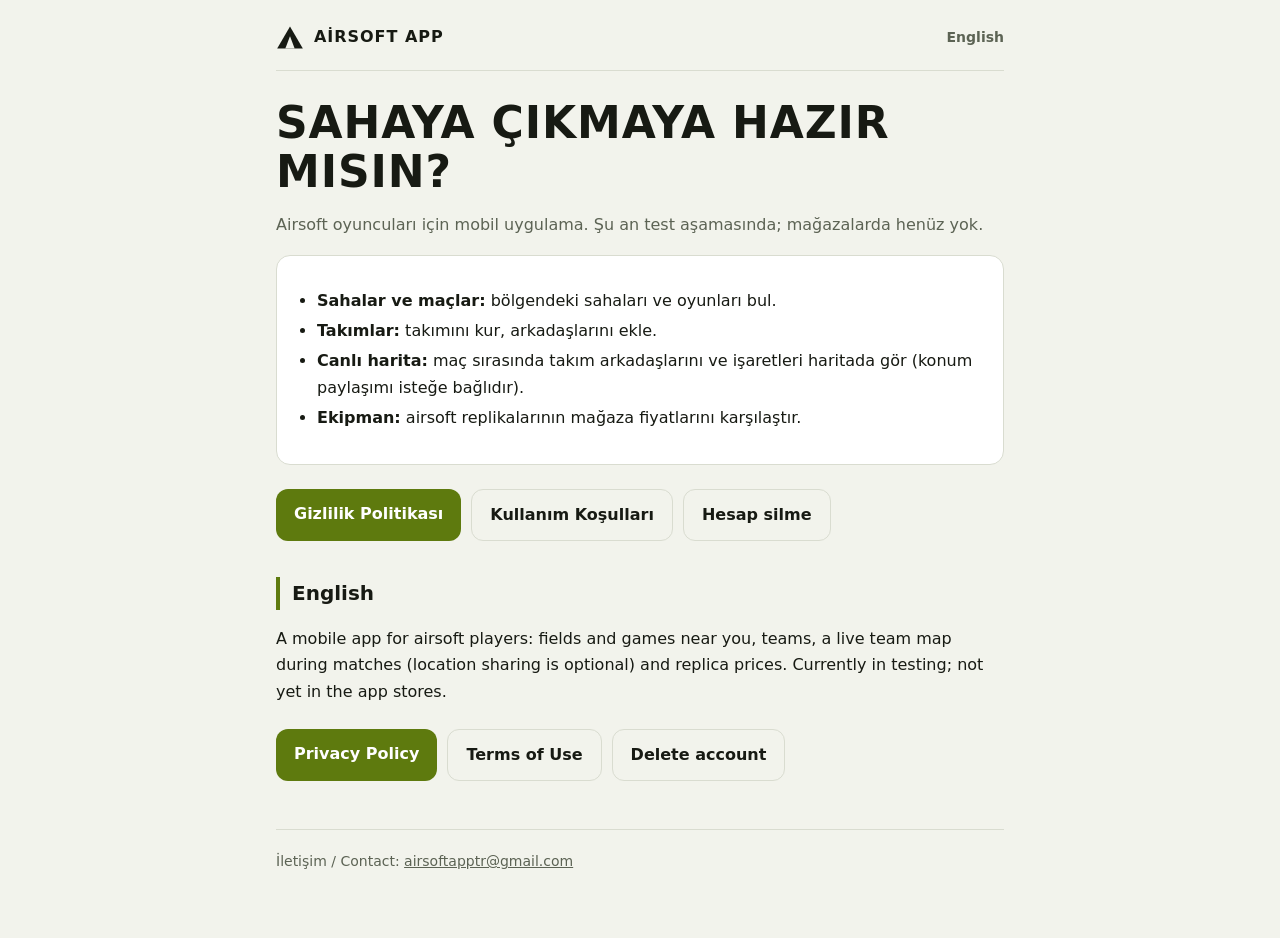
==== index.html @ 62250444 "Gizlilik politikası, kullanım koşulları, ana sayfa" ====
<!doctype html>
<html lang="tr">
<head>
<meta charset="utf-8">
<meta name="viewport" content="width=device-width, initial-scale=1">
<title>Airsoft App</title>
<meta name="description" content="Airsoft oyuncuları için sahalar, maçlar, takımlar ve canlı harita.">
<link rel="stylesheet" href="style.css">
</head>
<body>
<div class="wrap">
  <header class="top">
    <a class="brand" href="index.html">
      <svg viewBox="0 0 96 84" aria-hidden="true"><path d="M48 4 L92 80 H4 Z" fill="currentColor"/><path d="M48 38 L64 80 H32 Z" fill="var(--bg)"/></svg>
      Airsoft App
    </a>
    <nav class="lang"><a href="#en" hreflang="en">English</a></nav>
  </header>

  <h1>Sahaya çıkmaya hazır mısın?</h1>
  <p class="muted">Airsoft oyuncuları için mobil uygulama. Şu an test aşamasında; mağazalarda henüz yok.</p>

  <div class="card">
    <ul>
      <li><strong>Sahalar ve maçlar:</strong> bölgendeki sahaları ve oyunları bul.</li>
      <li><strong>Takımlar:</strong> takımını kur, arkadaşlarını ekle.</li>
      <li><strong>Canlı harita:</strong> maç sırasında takım arkadaşlarını ve işaretleri haritada gör
        (konum paylaşımı isteğe bağlıdır).</li>
      <li><strong>Ekipman:</strong> airsoft replikalarının mağaza fiyatlarını karşılaştır.</li>
    </ul>
  </div>

  <div class="links">
    <a class="btn" href="gizlilik.html">Gizlilik Politikası</a>
    <a class="btn ghost" href="kosullar.html">Kullanım Koşulları</a>
    <a class="btn ghost" href="gizlilik.html#hesap-silme">Hesap silme</a>
  </div>

  <h2 id="en">English</h2>
  <p>A mobile app for airsoft players: fields and games near you, teams, a live team map during matches
  (location sharing is optional) and replica prices. Currently in testing; not yet in the app stores.</p>
  <div class="links">
    <a class="btn" href="privacy.html">Privacy Policy</a>
    <a class="btn ghost" href="terms.html">Terms of Use</a>
    <a class="btn ghost" href="privacy.html#delete-account">Delete account</a>
  </div>

  <footer>
    İletişim / Contact: <a href="mailto:airsoftapptr@gmail.com">airsoftapptr@gmail.com</a>
  </footer>
</div>
</body>
</html>
---- style.css ----
:root {
  --bg: #0b0d0b;
  --card: #151915;
  --border: #272d25;
  --text: #eceee6;
  --muted: #9aa091;
  --accent: #b8d63e;
  --accent-text: #11160a;
}
@media (prefers-color-scheme: light) {
  :root {
    --bg: #f2f3ec;
    --card: #ffffff;
    --border: #d9dcd0;
    --text: #171a13;
    --muted: #5c6354;
    --accent: #5e7a0e;
    --accent-text: #ffffff;
  }
}
* {
  box-sizing: border-box;
}
html {
  -webkit-text-size-adjust: 100%;
}
body {
  margin: 0;
  background: var(--bg);
  color: var(--text);
  font: 16px/1.65 system-ui, -apple-system, 'Segoe UI', Roboto, sans-serif;
}
.wrap {
  max-width: 760px;
  margin: 0 auto;
  padding: 24px 16px 64px;
}
header.top {
  display: flex;
  align-items: center;
  justify-content: space-between;
  gap: 12px;
  padding-bottom: 20px;
  border-bottom: 1px solid var(--border);
  margin-bottom: 28px;
}
.brand {
  display: flex;
  align-items: center;
  gap: 10px;
  color: var(--text);
  text-decoration: none;
  font-weight: 800;
  letter-spacing: 0.06em;
  text-transform: uppercase;
}
.brand svg {
  width: 28px;
  height: 25px;
}
.lang a {
  color: var(--muted);
  text-decoration: none;
  font-size: 14px;
  font-weight: 600;
}
.lang a:hover {
  color: var(--accent);
}
h1 {
  font-size: clamp(30px, 6vw, 44px);
  line-height: 1.1;
  margin: 0 0 8px;
  text-transform: uppercase;
  letter-spacing: 0.02em;
}
h2 {
  font-size: 20px;
  margin: 36px 0 8px;
  padding-left: 12px;
  border-left: 4px solid var(--accent);
}
h3 {
  font-size: 16px;
  margin: 20px 0 4px;
}
p,
li {
  color: var(--text);
}
.muted {
  color: var(--muted);
}
a {
  color: var(--accent);
}
ul {
  padding-left: 22px;
}
li {
  margin: 4px 0;
}
.card {
  background: var(--card);
  border: 1px solid var(--border);
  border-radius: 14px;
  padding: 16px 18px;
  margin: 16px 0;
}
table {
  width: 100%;
  border-collapse: collapse;
  font-size: 15px;
}
th,
td {
  text-align: left;
  vertical-align: top;
  padding: 10px 8px;
  border-bottom: 1px solid var(--border);
}
th {
  color: var(--muted);
  font-weight: 600;
}
.table-scroll {
  overflow-x: auto;
}
.links {
  display: flex;
  flex-wrap: wrap;
  gap: 10px;
  margin: 24px 0;
}
.btn {
  display: inline-block;
  padding: 12px 18px;
  border-radius: 12px;
  background: var(--accent);
  color: var(--accent-text);
  font-weight: 700;
  text-decoration: none;
}
.btn.ghost {
  background: transparent;
  color: var(--text);
  border: 1px solid var(--border);
}
footer {
  margin-top: 48px;
  padding-top: 20px;
  border-top: 1px solid var(--border);
  color: var(--muted);
  font-size: 14px;
}
footer a {
  color: var(--muted);
}
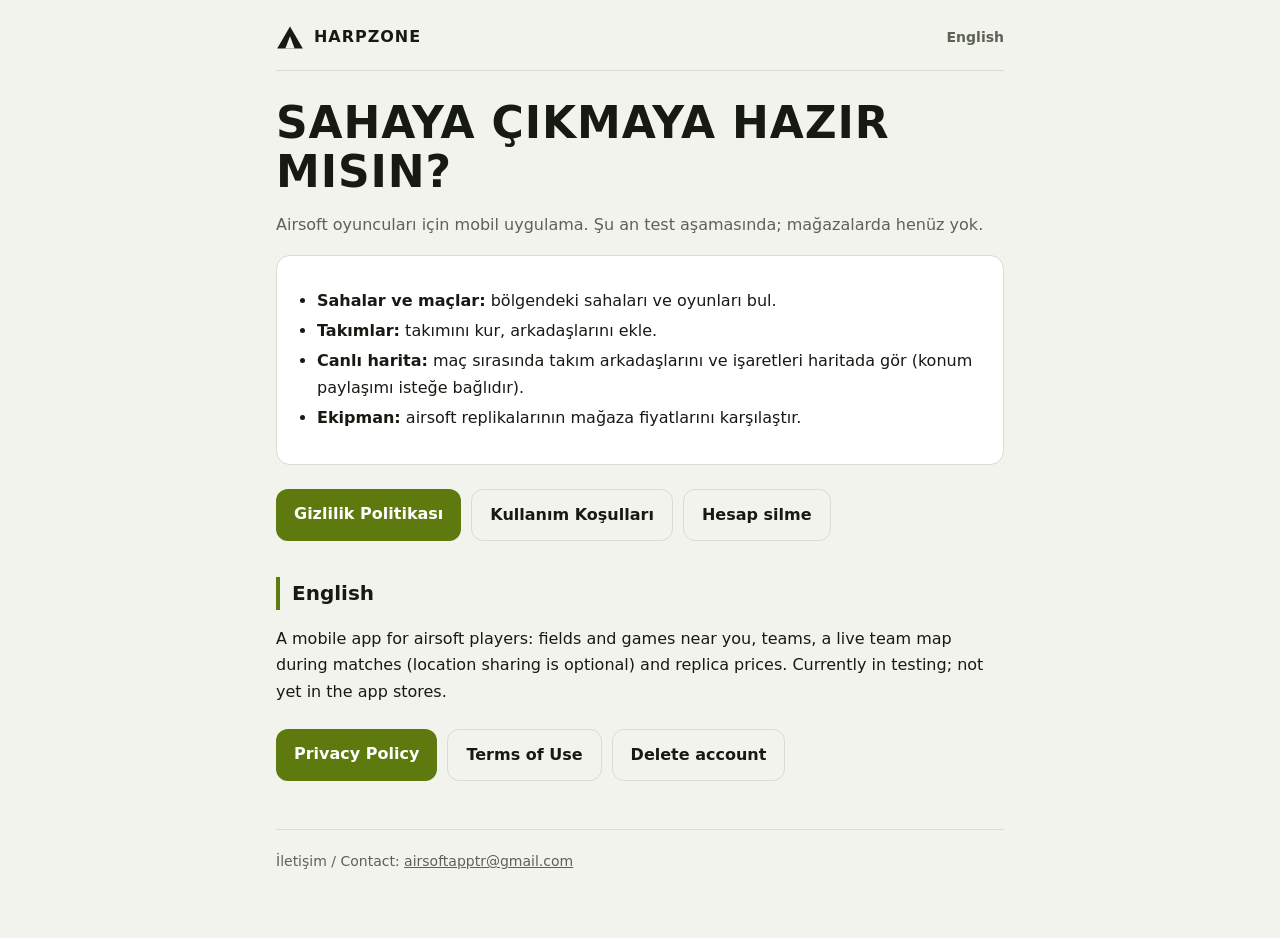
==== commit ef9e4341: "Name: HarpZone" ====
--- a/index.html
+++ b/index.html
@@ -3,7 +3,7 @@
 <head>
 <meta charset="utf-8">
 <meta name="viewport" content="width=device-width, initial-scale=1">
-<title>Airsoft App</title>
+<title>HarpZone: Airsoft Topluluğu</title>
 <meta name="description" content="Airsoft oyuncuları için sahalar, maçlar, takımlar ve canlı harita.">
 <link rel="stylesheet" href="style.css">
 </head>
@@ -12,7 +12,7 @@
   <header class="top">
     <a class="brand" href="index.html">
       <svg viewBox="0 0 96 84" aria-hidden="true"><path d="M48 4 L92 80 H4 Z" fill="currentColor"/><path d="M48 38 L64 80 H32 Z" fill="var(--bg)"/></svg>
-      Airsoft App
+      HarpZone
     </a>
     <nav class="lang"><a href="#en" hreflang="en">English</a></nav>
   </header>
